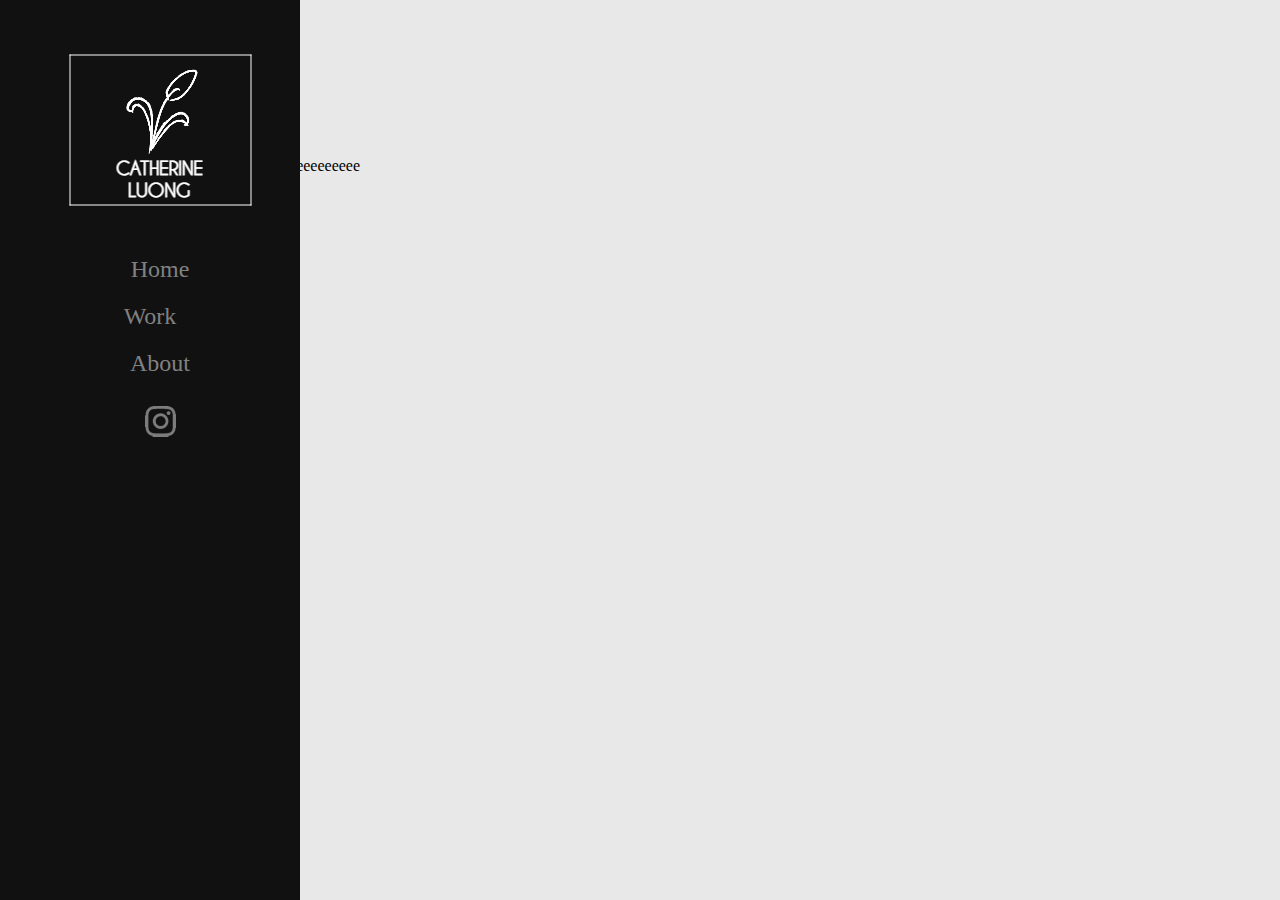
==== index.html @ 546caa0c "day3" ====
<!DOCTYPE html>
<html lang="en">

<head>
  <link rel="stylesheet" type="text/css" href="style.css">
  <meta charset="utf-8">
    <script src="https://code.jquery.com/jquery-1.10.2.js"></script>
</head>

<body>
  <!--Navigation bar-->
  <div id="nav-placeholder"></div>
    <script>
      $(function(){
        $("#nav-placeholder").load("nav.html");
      });
    </script>
  <!--end of Navigation bar-->

<h1>
  Welcome
</h1>

<p>eeeeeeeeeeeeeeeeeeeeeeeeeeeeeeeeeeeeeee</p>
</body>

</html>
---- style.css ----
html, body {
  margin: 0;
  padding: 0;
  font-family: 'Antic Slab', serif;
  background: #e8e8e8;
  float: left;
}

h1 {
  font-size: 40px;
  text-align: right;
  padding-top: 40px;
  padding-right: 20%;
  padding-left: 20%;
  color: black;
}

h2 {
  font-size: 17px;
  text-align: center;
  color: black;
}

p {
  padding-left: 30%;
  padding-right: 20%;
  font-size: 16px;
  color: black;
  float: left;
}

button {
  background-color: #590101;
  border: none;
  color: white;
  font-family : inherit;
  }

a {
  color: red;
  margin: auto;
}

ul {
  list-style-type: none;
  margin: 0;
  padding: 0;
}

li {
  padding: 20px;
  display: inline-block;
}

/* drop down menu*/
/* Dropdown Button */
.dropbtn {
  background-color: #783031;
  color: white;
  border: none;
}

/* The container <div> - needed to position the dropdown content */
.dropdown {
  position: relative;
  display: inline-block;
}

/* Dropdown Content (Hidden by Default) */
/* Fixed sidenav, full height */
.sidenav {
  height: 100%;
  width: 300px;
  position: fixed;
  z-index: 1;
  top: 0;
  left: 0;
  background-color: #111;
  overflow-x: hidden;
  padding-top: 20px;
}

/* Style the sidenav links and the dropdown button */
.sidenav a, .dropdown-btn {
  padding: 10px;
  text-decoration: none;
  font-size: 24px;
  color: #818181;
  display: block;
  border: none;
  background: none;
  width: 100%;
  text-align: center;
  cursor: pointer;
  outline: none;
}

/* On mouse-over */
.sidenav a:hover, .dropdown-btn:hover {
  color: #f1f1f1;
}

/* Main content */
.main {
  margin-left: 200px;
  /* Same as the width of the sidenav */
  font-size: 20px;
  /* Increased text to enable scrolling */
  padding: 0px 10px;
}

/* Add an active class to the active dropdown button */
.active {
  background-color: #783031;
  color: white;
}

/* Dropdown container (hidden by default). Optional: add a lighter background color and some left padding to change the design of the dropdown content */
.dropdown-container {
  display: none;
  background-color: #262626;
  padding-left: 8px;
}

.logo {
  font-size: 30px;
}

::selection {
  background: #b84042;
}

/*img details*/
.grid {
  max-width: 50%;
  justify-content: center;
  height: 30%;
  object-fit: cover;
  border-radius: 10px;
  display: block;
  margin-left: auto;
  margin-right: 20%;
}

.gallery {
  list-style-type: none;
  margin-top: 20px;
  margin-left: 20%;
  text-align: center;
}

.gallery img {
  max-width: 350px;
  height: 350px;
  padding: 5px;
  transition: 1s;
  object-fit: cover;
  border-radius: 15px;
}

.gallery img:hover {
  transform: scale(1.1);
}

/*img details*/
.dma {
  max-width: 350px;
  height: 350px;
  object-fit: cover;
  border-radius: 10px;
}
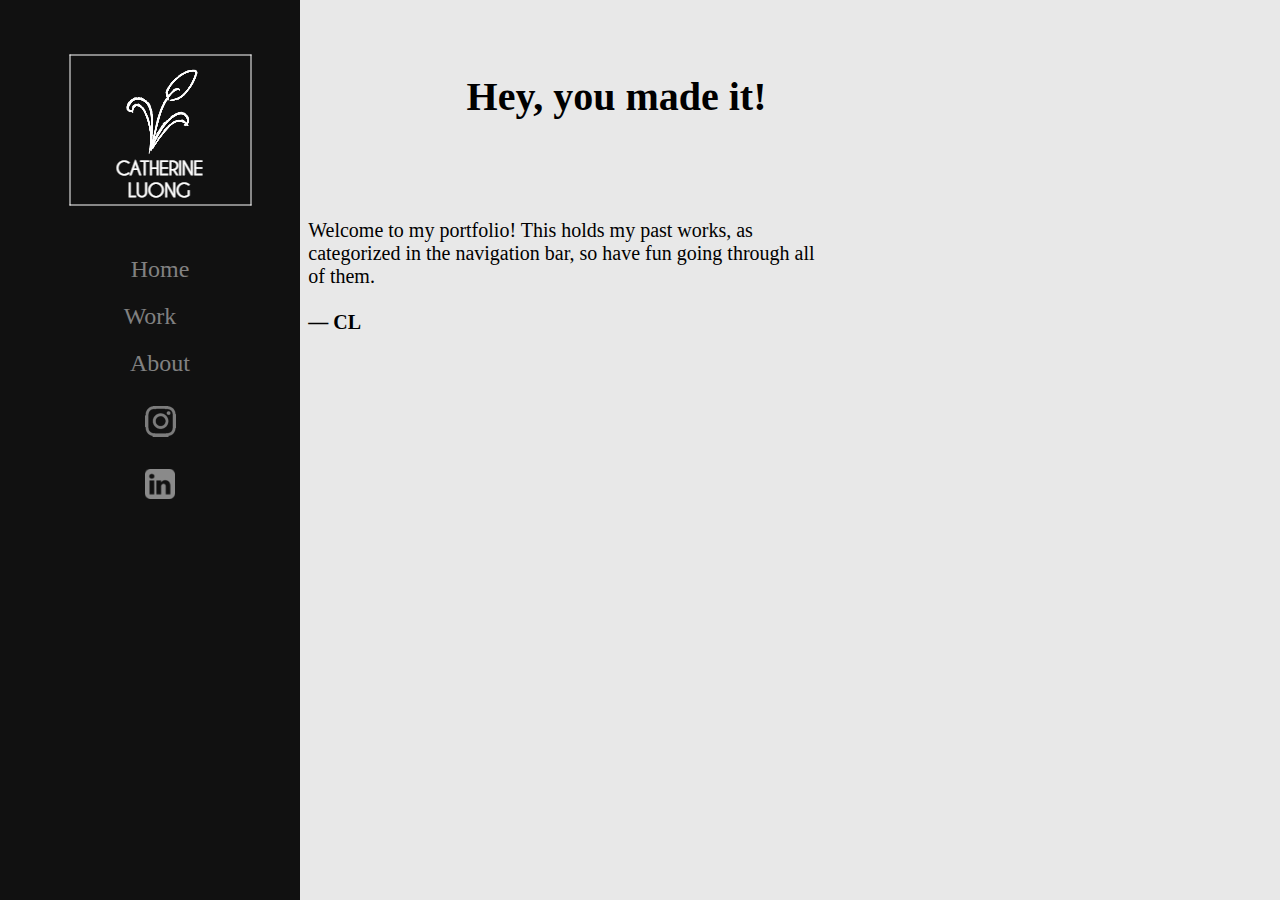
==== commit a348f5ae: "done????" ====
--- a/index.html
+++ b/index.html
@@ -3,25 +3,29 @@
 
 <head>
   <link rel="stylesheet" type="text/css" href="style.css">
-  <meta charset="utf-8">
-    <script src="https://code.jquery.com/jquery-1.10.2.js"></script>
+  <link rel="stylesheet" type="text/css" href="lightbox.min.css">
+  <script type="text/javascript" src="lightbox-plus-jquery.js"></script>
 </head>
 
 <body>
   <!--Navigation bar-->
   <div id="nav-placeholder"></div>
-    <script>
-      $(function(){
-        $("#nav-placeholder").load("nav.html");
-      });
-    </script>
+  <script>
+    $(function() {
+      $("#nav-placeholder").load("nav.html");
+    });
+  </script>
   <!--end of Navigation bar-->
 
-<h1>
-  Welcome
-</h1>
-
-<p>eeeeeeeeeeeeeeeeeeeeeeeeeeeeeeeeeeeeeee</p>
+  <h2>Hey, you made it! </h2>
+  <p>
+    <br>
+    <br>
+    Welcome to my portfolio! This holds my past works, as categorized in the navigation bar, so have fun going through all of them.
+    <br>
+    <br>
+    <b>— CL</b>
+    <br>  </p>
 </body>
 
 </html>
--- a/style.css
+++ b/style.css
@@ -16,9 +16,11 @@
 }
 
 h2 {
-  font-size: 17px;
+  font-size: 40px;
   text-align: center;
   color: black;
+  padding-top: 40px;
+  padding-left: 20%;
 }
 
 p {
@@ -27,6 +29,7 @@
   font-size: 16px;
   color: black;
   float: left;
+  font-size: 20px;
 }
 
 button {
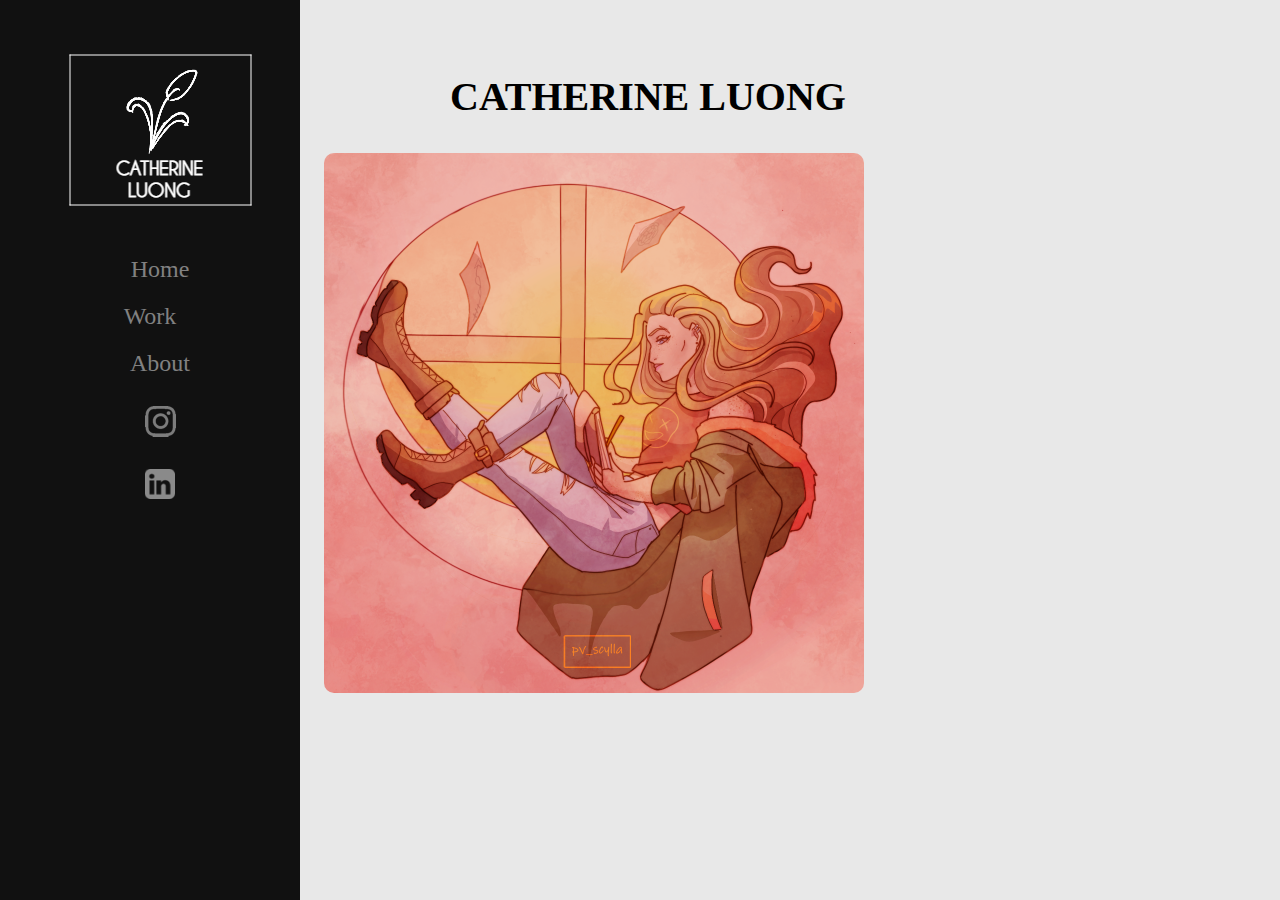
==== commit 14692d44: "changed home page" ====
--- a/index.html
+++ b/index.html
@@ -3,8 +3,8 @@
 
 <head>
   <link rel="stylesheet" type="text/css" href="style.css">
-  <link rel="stylesheet" type="text/css" href="lightbox.min.css">
-  <script type="text/javascript" src="lightbox-plus-jquery.js"></script>
+  <meta charset="utf-8">
+    <script src="https://code.jquery.com/jquery-1.10.2.js"></script>
 </head>
 
 <body>
@@ -17,15 +17,8 @@
   </script>
   <!--end of Navigation bar-->
 
-  <h2>Hey, you made it! </h2>
-  <p>
-    <br>
-    <br>
-    Welcome to my portfolio! This holds my past works, as categorized in the navigation bar, so have fun going through all of them.
-    <br>
-    <br>
-    <b>— CL</b>
-    <br>  </p>
+  <h2>CATHERINE LUONG </h2>
+<img class = "grid" src = "illust/img13.png">
 </body>
 
 </html>
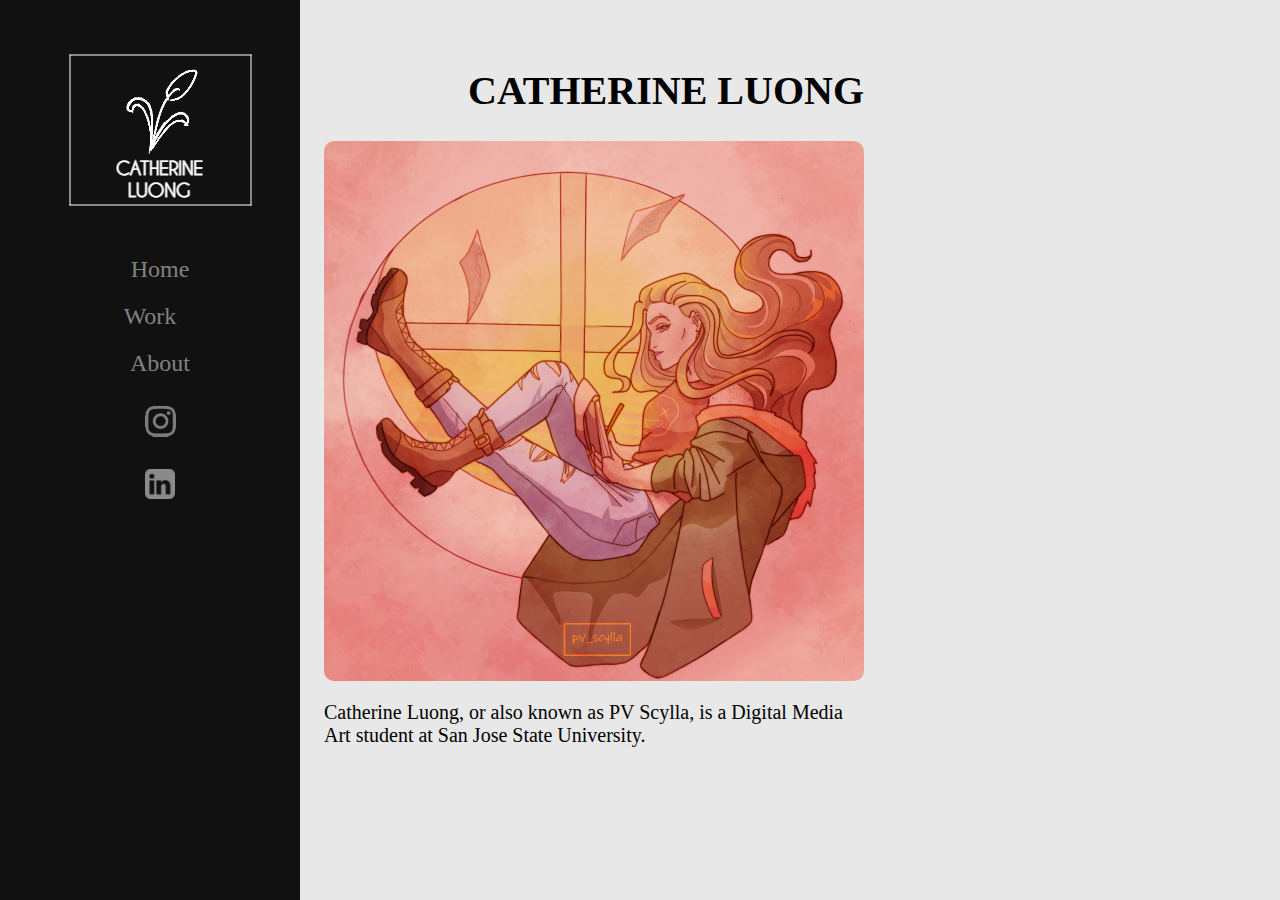
==== commit 78b398a3: "changed order of img" ====
--- a/index.html
+++ b/index.html
@@ -4,7 +4,7 @@
 <head>
   <link rel="stylesheet" type="text/css" href="style.css">
   <meta charset="utf-8">
-    <script src="https://code.jquery.com/jquery-1.10.2.js"></script>
+  <script src="https://code.jquery.com/jquery-1.10.2.js"></script>
 </head>
 
 <body>
@@ -17,8 +17,9 @@
   </script>
   <!--end of Navigation bar-->
 
-  <h2>CATHERINE LUONG </h2>
-<img class = "grid" src = "illust/img13.png">
+  <h1>CATHERINE LUONG</h1>
+  <img class="grid" src="illust/img13.png">
+  <p>Catherine Luong, or also known as PV Scylla, is a Digital Media Art student at San Jose State University.</p>
 </body>
 
 </html>
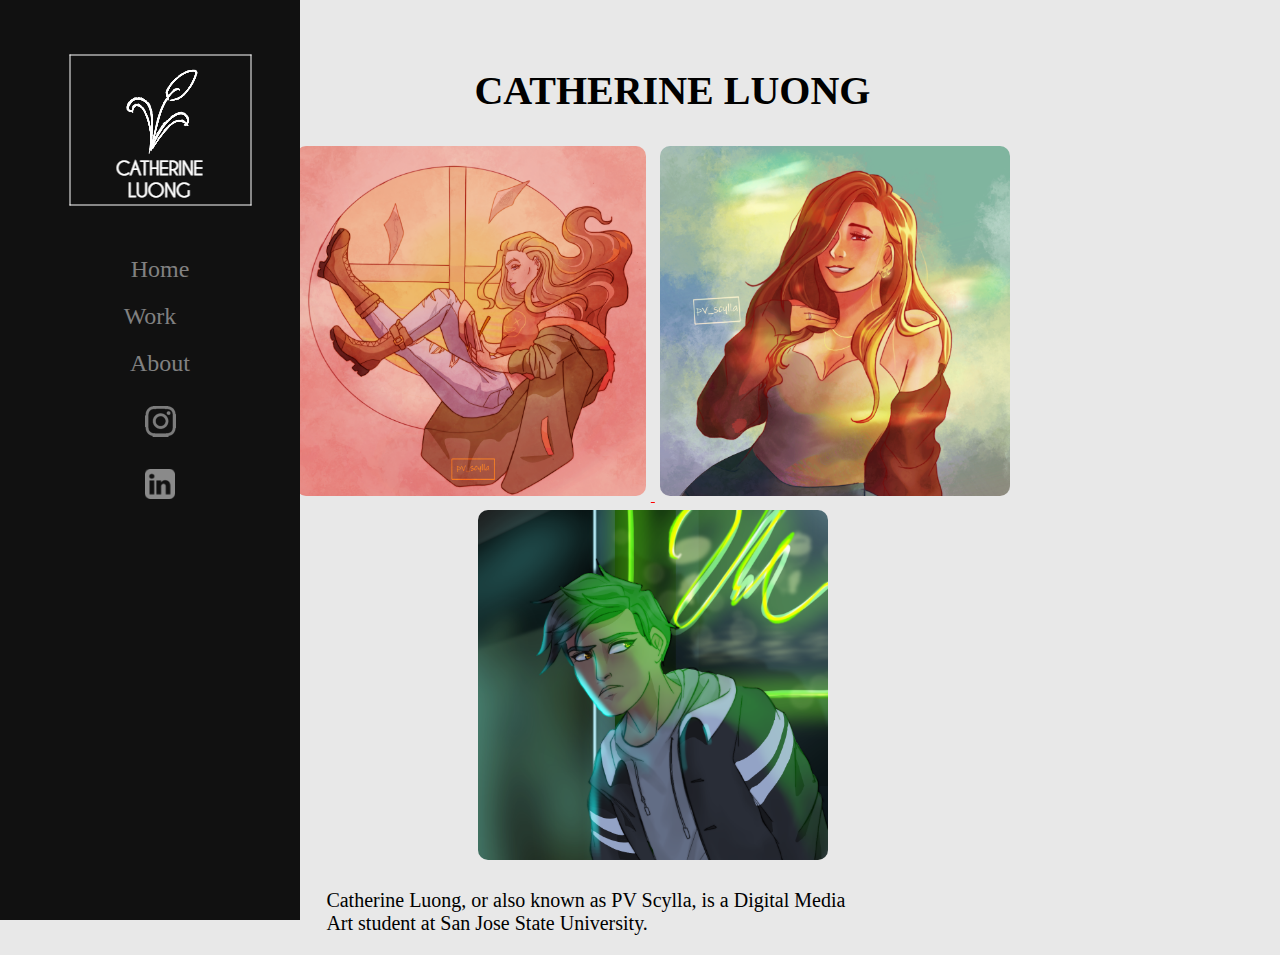
==== commit b61fb51c: "update art statement" ====
--- a/index.html
+++ b/index.html
@@ -3,8 +3,8 @@
 
 <head>
   <link rel="stylesheet" type="text/css" href="style.css">
-  <meta charset="utf-8">
-  <script src="https://code.jquery.com/jquery-1.10.2.js"></script>
+  <link rel="stylesheet" type="text/css" href="lightbox.min.css">
+  <script type = "text/javascript" src = "lightbox-plus-jquery.js"></script>
 </head>
 
 <body>
@@ -18,7 +18,11 @@
   <!--end of Navigation bar-->
 
   <h1>CATHERINE LUONG</h1>
-  <img class="grid" src="illust/img13.png">
+  <div class = "gallery">
+    <a href = "illust/img13.png" data-lightbox="img"> <img src="illust/img13.png"> </a>
+    <a href = "illust/img7.png" data-lightbox="img"> <img src="illust/img7.png"> </a>
+    <a href = "illust/img11.png" data-lightbox="img"> <img src="illust/img11.png"> </a>
+  </div>
   <p>Catherine Luong, or also known as PV Scylla, is a Digital Media Art student at San Jose State University.</p>
 </body>
 
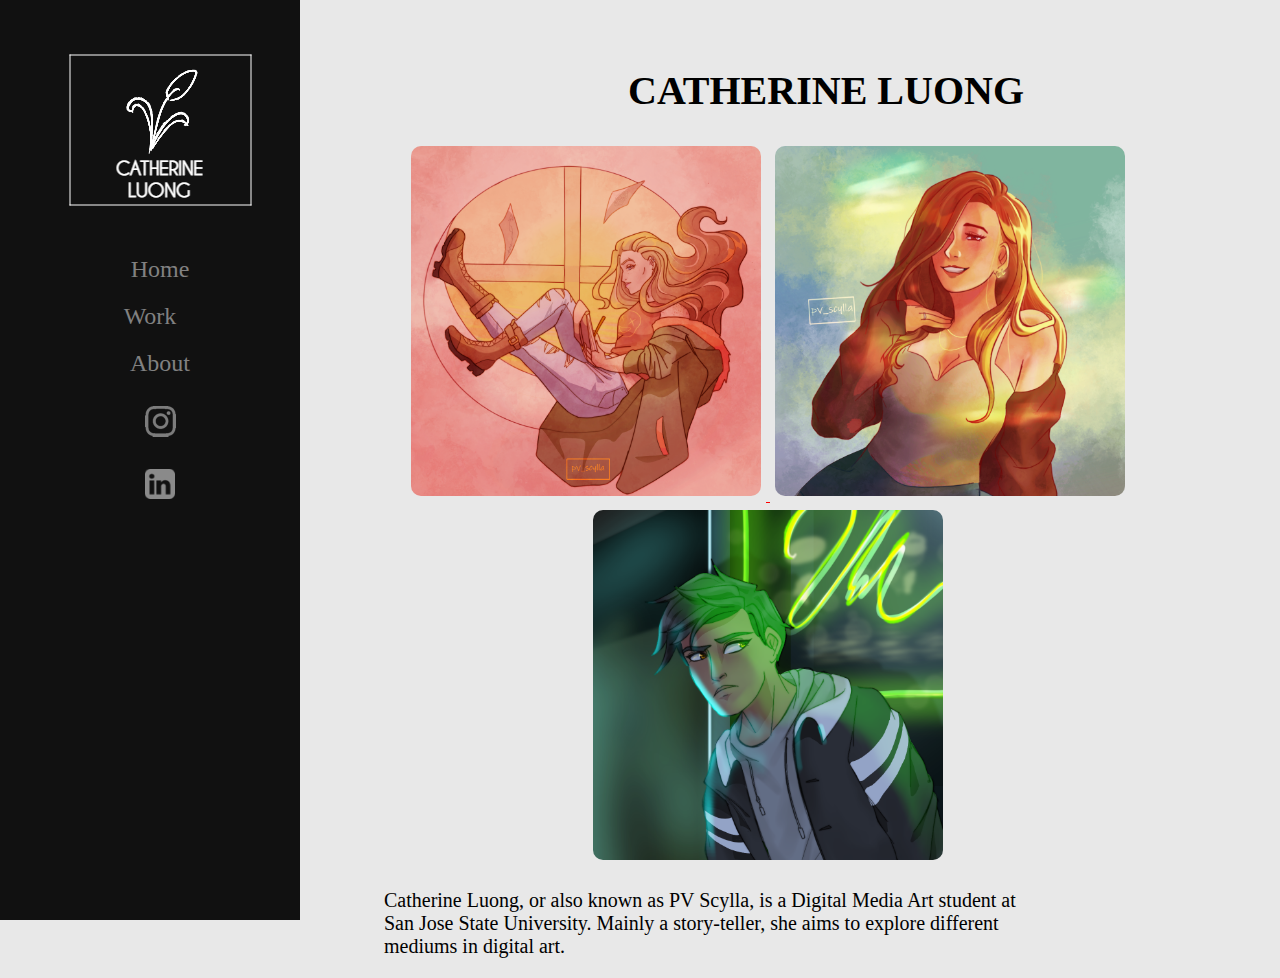
==== commit eb3452f0: "index" ====
--- a/index.html
+++ b/index.html
@@ -23,7 +23,9 @@
     <a href = "illust/img7.png" data-lightbox="img"> <img src="illust/img7.png"> </a>
     <a href = "illust/img11.png" data-lightbox="img"> <img src="illust/img11.png"> </a>
   </div>
-  <p>Catherine Luong, or also known as PV Scylla, is a Digital Media Art student at San Jose State University.</p>
+  <p>Catherine Luong, or also known as PV Scylla, is a Digital Media Art student at San
+    Jose State University. Mainly a story-teller, she aims to explore different
+    mediums in digital art.</p>
 </body>
 
 </html>
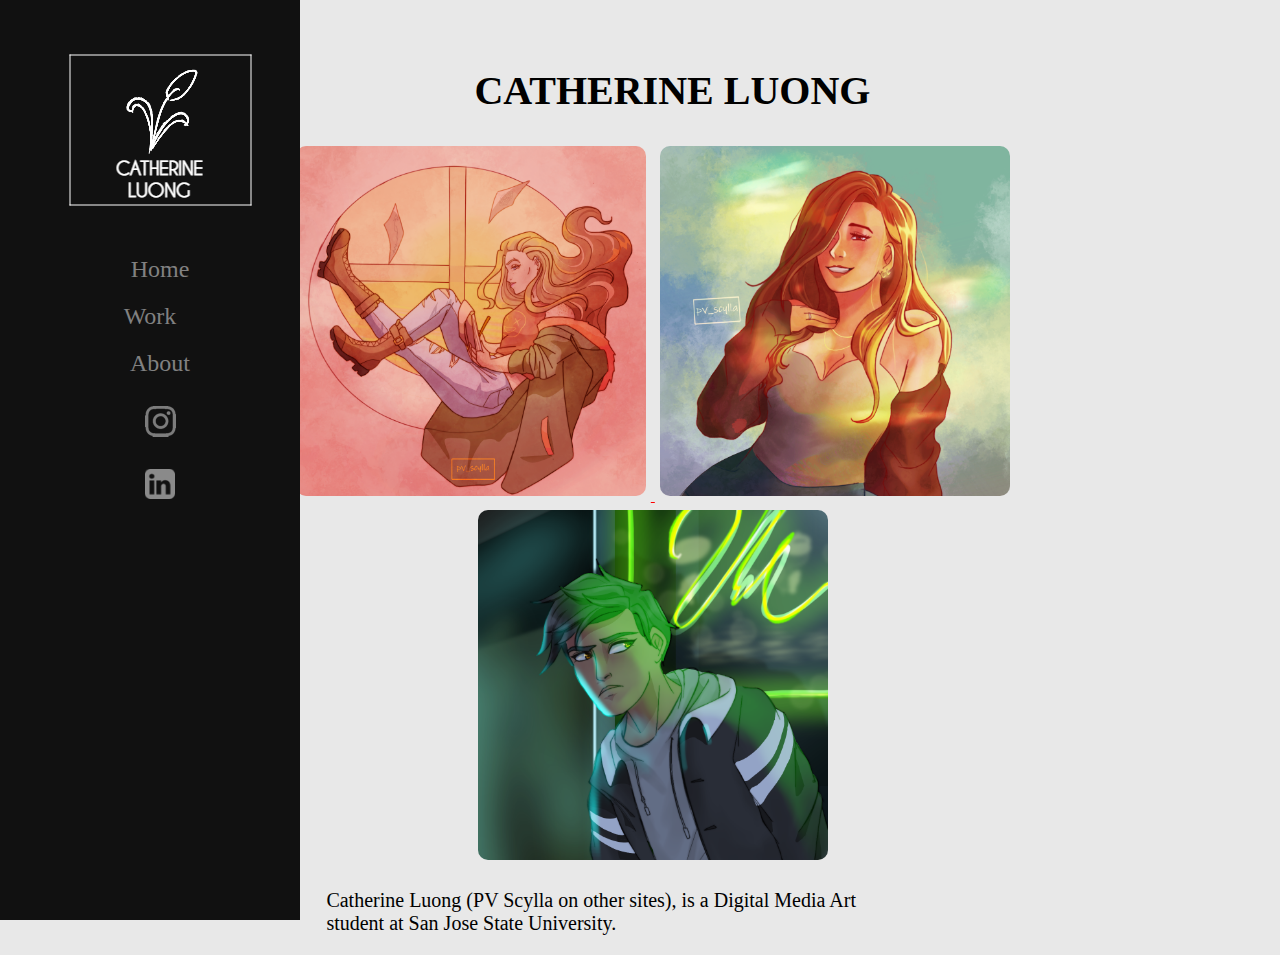
==== commit ec62923c: "edits to home page" ====
--- a/index.html
+++ b/index.html
@@ -23,9 +23,8 @@
     <a href = "illust/img7.png" data-lightbox="img"> <img src="illust/img7.png"> </a>
     <a href = "illust/img11.png" data-lightbox="img"> <img src="illust/img11.png"> </a>
   </div>
-  <p>Catherine Luong, or also known as PV Scylla, is a Digital Media Art student at San
-    Jose State University. Mainly a story-teller, she aims to explore different
-    mediums in digital art.</p>
+  <p>Catherine Luong (PV Scylla on other sites), is a Digital Media Art student at San
+    Jose State University.</p>
 </body>
 
 </html>
